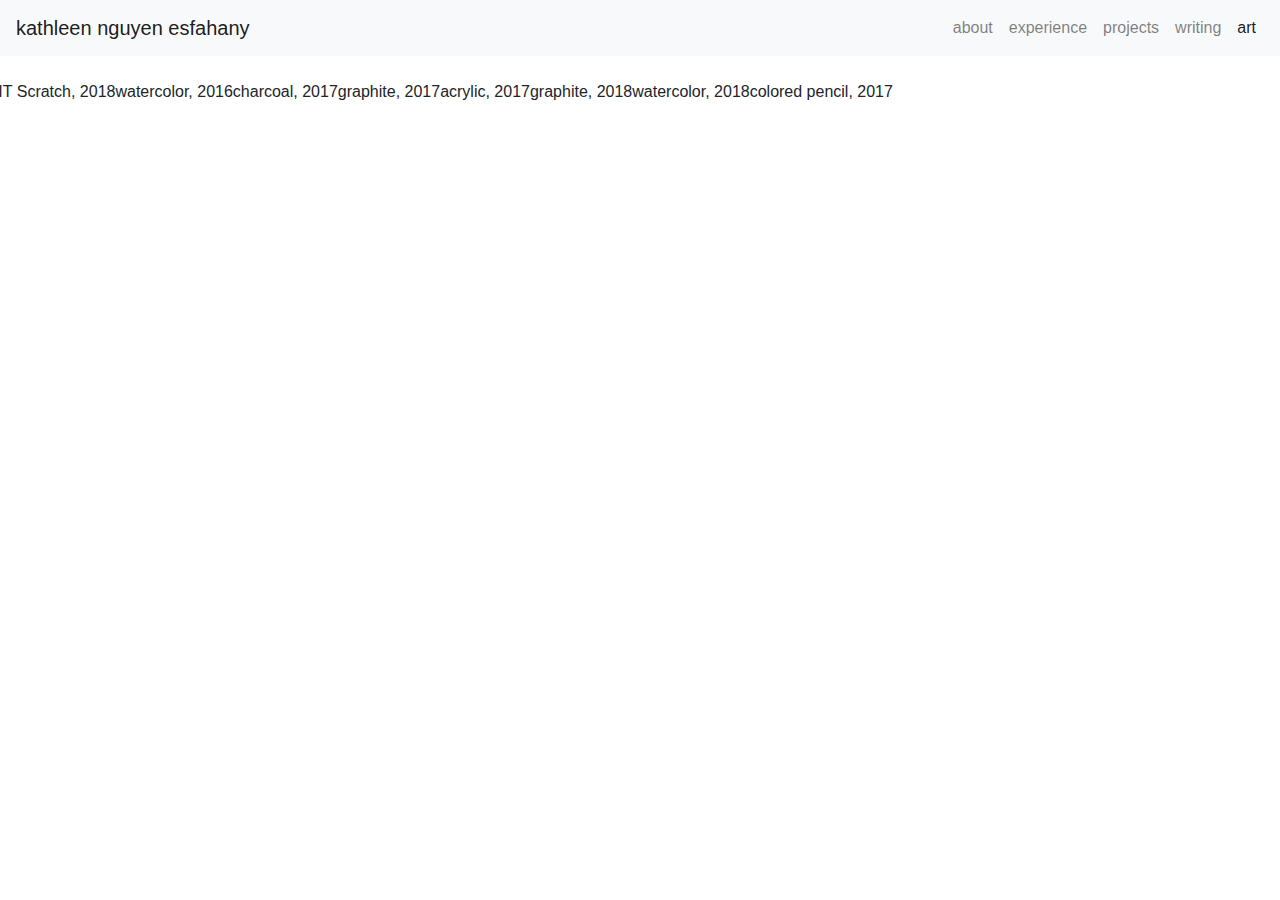
==== art.html @ bc3543c2 "html pages" ====
<!doctype html>
<html lang="en">
  <head>
    <!-- Required meta tags -->
    <meta charset="utf-8">
    <meta name="viewport" content="width=device-width, initial-scale=1, shrink-to-fit=no">

    <!-- FontAwesome -->
    <link
      rel="stylesheet"
      href="https://cdnjs.cloudflare.com/ajax/libs/font-awesome/5.14.0/css/all.min.css"
      integrity="sha512-1PKOgIY59xJ8Co8+NE6FZ+LOAZKjy+KY8iq0G4B3CyeY6wYHN3yt9PW0XpSriVlkMXe40PTKnXrLnZ9+fkDaog=="
      crossorigin="anonymous"
    />
    
    <!-- Signika font import -->
    <link href="https://fonts.googleapis.com/css2?family=Signika:wght@300;400;500;600;700&display=swap" rel="stylesheet">

    <!-- Bootstrap CSS -->
    <link rel="stylesheet" href="https://maxcdn.bootstrapcdn.com/bootstrap/4.0.0/css/bootstrap.min.css" integrity="sha384-Gn5384xqQ1aoWXA+058RXPxPg6fy4IWvTNh0E263XmFcJlSAwiGgFAW/dAiS6JXm" crossorigin="anonymous">

    <!-- Custom CSS -->
    <link rel="stylesheet" type="text/css" href="css/art-style.css"/>

    <!-- JQuery -->
    <script src="https://ajax.googleapis.com/ajax/libs/jquery/3.5.1/jquery.min.js"></script>

    <title>Art | Kathleen N. Esfahany</title> <!-- change -->

  </head>

  <body>

    <!-- Bootstrap Nav Bar -->
    <nav class="navbar navbar-expand-md navbar-light bg-light">
      <a class="navbar-brand" href="index.html">kathleen nguyen esfahany</a>
      <button class="navbar-toggler" type="button" data-toggle="collapse" data-target="#navbarNavAltMarkup" aria-controls="navbarNavAltMarkup" aria-expanded="false" aria-label="Toggle navigation">
        <span class="navbar-toggler-icon"></span>
      </button>
      <div class="collapse navbar-collapse" id="navbarNavAltMarkup">
        <div class="navbar-nav ml-auto"> <!-- ml-auto puts items to the right -->
          <a class="nav-item nav-link" href="index.html"> about </a>
          <a class="nav-item nav-link" href="experience.html"> experience </a>
          <a class="nav-item nav-link" href="projects.html"> projects </a>
          <a class="nav-item nav-link" href="writing.html"> writing </a>
          <a class="nav-item nav-link active" href="#"> art <span class="sr-only">(current)</span></a>
        </div>
      </div>
    </nav>

    <!-- end of Bootstrap Nav Bar -->

    <!--- ART GALLERY CARDS-->
    <div class="row">
        <div class="column">
            <div class="art_card">
                <img class="art_img art_card_img" src="/art/procedural/flowers_scratch.gif" alt="">
                <div id="art_modal" class="modal">
                    <span class="close">&times;</span>
                    <img class="modal-content" id="art_img_modal">
                    <div id="caption"></div>
                </div>
                <p class="art_medium"> MIT Scratch, 2018 </p>
            </div>
        </div>

        <div class="column">
            <div class="art_card">
                <img class="art_img art_card_img" src="/art/shoes_watercolor.jpg" alt=""> <!-- alt can be caption -->
                <div id="art_modal" class="modal">
                    <span class="close">&times;</span>
                    <img class="modal-content" id="art_img_modal">
                    <div id="caption"></div>
                </div>
                <p class="art_medium"> watercolor, 2016 </p>
            </div>
        </div>

        <div class="column">
            <div class="art_card">
              <img class="art_img art_card_img" src="/art/curls_charcoal.JPG" alt=""> <!-- alt can be caption -->
              <div id="art_modal" class="modal">
                  <span class="close">&times;</span>
                  <img class="modal-content" id="art_img_modal">
                  <div id="caption"></div>
              </div>
              <p class="art_medium"> charcoal, 2017 </p>
            </div>
        </div>

        <div class="column">
            <div class="art_card">
              <img class="art_img art_card_img" src="/art/house_pencil.JPG" alt=""> 
              <div id="art_modal" class="modal">
                  <span class="close">&times;</span>
                  <img class="modal-content" id="art_img_modal">
                  <div id="caption"></div>
              </div>
              <p class="art_medium"> graphite, 2017 </p>
            </div>
        </div>

        <div class="column">
            <div class="art_card">
                <img class="art_img art_card_img" src="/art/neurons_acrylic.JPG" alt="">
                <div id="art_modal" class="modal">
                    <span class="close">&times;</span>
                    <img class="modal-content" id="art_img_modal">
                    <div id="caption"></div>
                </div>
                <p class="art_medium"> acrylic, 2017 </p>
            </div>
        </div>

        <div class="column">
            <div class="art_card">
                <img class="art_img art_card_img" src="/art/girl_pencil.JPG" alt="">
                <div id="art_modal" class="modal">
                    <span class="close">&times;</span>
                    <img class="modal-content" id="art_img_modal">
                    <div id="caption"></div>
                </div>
                <p class="art_medium"> graphite, 2018 </p>
            </div>
        </div>

        <div class="column">
            <div class="art_card">
                <img class="art_img art_card_img" src="/art/jade_watercolor.jpg" alt="">
                <div id="art_modal" class="modal">
                    <span class="close">&times;</span>
                    <img class="modal-content" id="art_img_modal">
                    <div id="caption"></div>
                </div>
                <p class="art_medium"> watercolor, 2018 </p>
            </div>
        </div>

        <div class="column">
            <div class="art_card">
                <img class="art_img art_card_img" src="/art/maxim_coloredpencil.JPG" alt="">
                <div id="art_modal" class="modal">
                    <span class="close">&times;</span>
                    <img class="modal-content" id="art_img_modal">
                    <div id="caption"></div>
                </div>
                <p class="art_medium"> colored pencil, 2017 </p>
            </div>
        </div>

        
    </div>
    <script src="/js/art-script.js"></script> <!-- must go after HTML elements so that JS can select existing objects -->
    <!-- Optional JavaScript from Bootstrap Template -->
    <!-- jQuery first, then Popper.js, then Bootstrap JS -->
    <script src="https://code.jquery.com/jquery-3.2.1.slim.min.js" integrity="sha384-KJ3o2DKtIkvYIK3UENzmM7KCkRr/rE9/Qpg6aAZGJwFDMVNA/GpGFF93hXpG5KkN" crossorigin="anonymous"></script>
    <script src="https://cdnjs.cloudflare.com/ajax/libs/popper.js/1.12.9/umd/popper.min.js" integrity="sha384-ApNbgh9B+Y1QKtv3Rn7W3mgPxhU9K/ScQsAP7hUibX39j7fakFPskvXusvfa0b4Q" crossorigin="anonymous"></script>
    <script src="https://maxcdn.bootstrapcdn.com/bootstrap/4.0.0/js/bootstrap.min.js" integrity="sha384-JZR6Spejh4U02d8jOt6vLEHfe/JQGiRRSQQxSfFWpi1MquVdAyjUar5+76PVCmYl" crossorigin="anonymous"></script>
  </body>
</html>
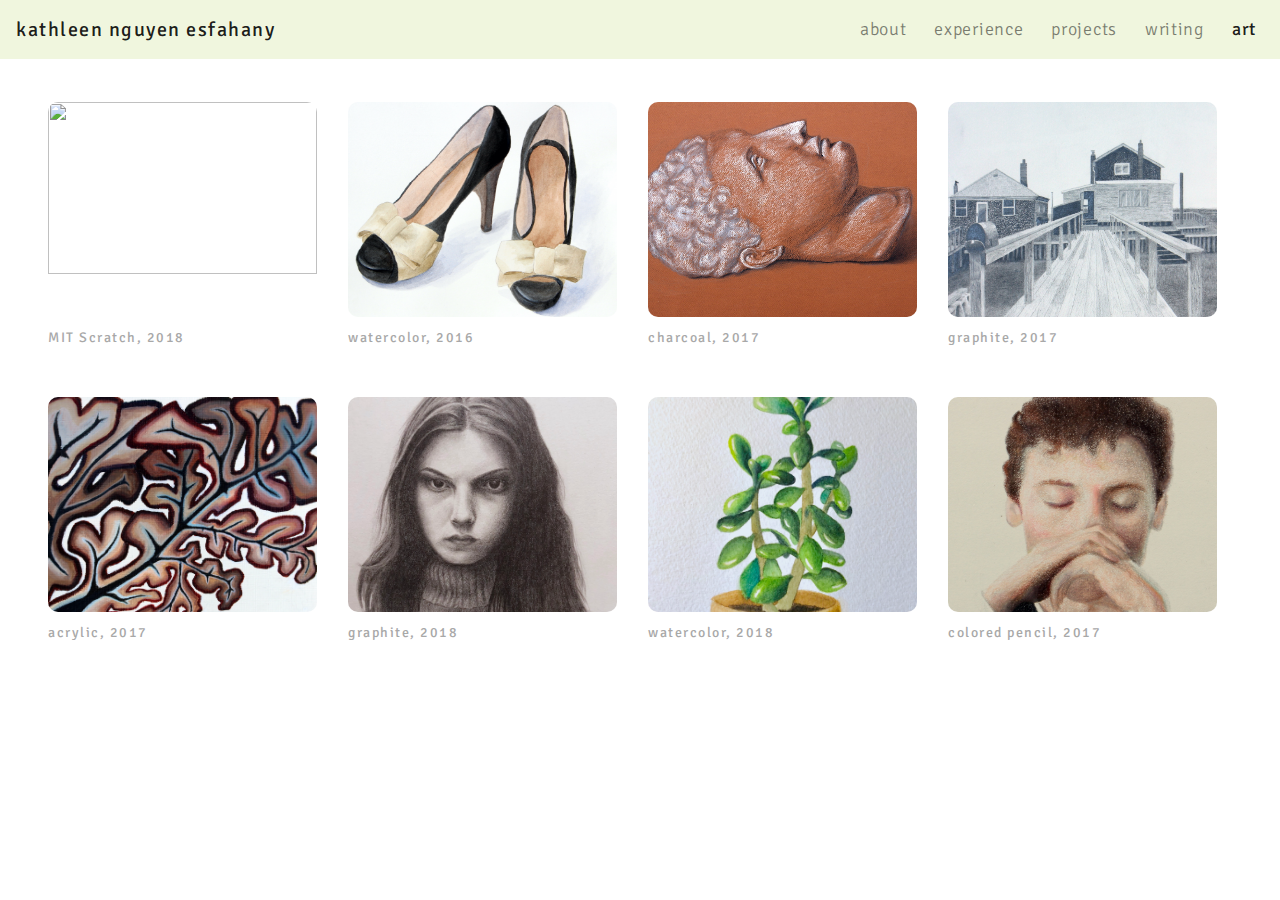
==== commit 64376b08: "updating favicon" ====
--- a/art.html
+++ b/art.html
@@ -4,6 +4,9 @@
     <!-- Required meta tags -->
     <meta charset="utf-8">
     <meta name="viewport" content="width=device-width, initial-scale=1, shrink-to-fit=no">
+
+    <!-- Favicon --> 
+    <link rel="shortcut icon" href="assets/favicon.png" type="image/x-icon" />
 
     <!-- FontAwesome -->
     <link
--- a/css/art-style.css
+++ b/css/art-style.css
@@ -0,0 +1,224 @@
+*{
+    margin: 0px;
+    padding: 0px;
+    box-sizing: border-box;
+    list-style: none;
+}
+
+body {
+    font-family: Signika, sans-serif;
+}
+
+/***** NAVBAR STYLING *****/
+
+.navbar {
+    background-color: #f0f6de !important; /* background color requires !imp tag */
+}
+
+/* "kathleen nguyen esfahany" on left corner of nav" */
+.navbar-brand {
+    letter-spacing: 1.5px;
+    font-weight: 400;
+    font-size: 20px;
+}
+
+.nav-item {
+    letter-spacing: 0.7px;
+    font-weight: 300 !important;
+    font-size: 18px;
+    padding-left: 20px !important;
+}
+
+.active {
+    font-weight: 400 !important;
+}
+
+/***** Art Page *****/
+
+.column {
+  width: 25%; /* number of columns */
+  padding-left: 5px; /* space between cards */
+  padding-right: 5px;
+  padding-bottom: 0px;
+  padding-top: 20px;
+
+}
+
+/* Remove extra left and right margins, due to padding in columns */
+.row {
+  padding-left: 40px; /* leftmost margin */
+  padding-right: 40px; /* leftmost margin */
+  padding-top: 20px;
+  position: relative;
+  /* margin: 0 -5px; */
+  max-width: 1300px;
+  margin: auto;
+}
+
+/* style the cards */
+.art_card {
+  height: 275px;
+  width: 275px;
+  border-style: solid;
+  border-color: transparent;
+  background-color: transparent;
+  border-radius: 5px;
+}
+
+.art_card_img {
+  position: relative;
+  object-fit: cover;
+  object-position: 50% 20%;
+  height: 80%;
+  width: 100%;
+  border-style: solid;
+  border-color: transparent;
+  border-radius: 10px;
+  border-width: 0px;
+}
+
+.art_card:hover .art_card_img {
+  opacity: 0.7;
+}
+
+.art_card:hover .art_card_title {
+  opacity: 1;
+}
+
+.art_medium {
+  font-family: "Signika", sans-serif;
+  color: #A8A8A8;
+  font-size: 14px;
+  letter-spacing: 1.5px;
+  padding-top: 10px;
+  text-align: left;
+}
+
+.tag_card {
+  width: fit-content;
+
+  border-style: solid;
+  border-width: 1px;
+  border-radius: 5px;
+  padding-left: 5px;
+  padding-right: 5px;
+  padding-bottom: 2px;
+
+  border-color:gray;
+  background-color: transparent;
+
+  font-family: "Signika", sans-serif;
+  font-size: 14px;
+  letter-spacing: 1.5px;
+}
+
+
+/* Responsive columns - one column layout (vertical) on small screens */
+
+@media screen and (max-width: 1200px) {
+  .column {
+    width: 33%;
+    display: block;
+    margin-bottom: 20px;
+  }
+}
+
+@media screen and (max-width: 1000px) {
+  .column {
+    width: 50%;
+    display: block;
+    margin-bottom: 20px;
+  }
+}
+
+@media screen and (max-width: 700px) {
+  .column {
+    width: 100%;
+    display: block;
+    margin-bottom: 20px;
+  }
+}
+
+/**** modal for art.html ****/
+/* style image for modal/ establish a class for js */
+.art_img {
+  cursor: pointer;
+}
+
+/* The Modal (background) */
+.modal {
+  display: none; /* Hidden by default */
+  position: fixed; /* Stay in place */
+  z-index: 1; /* Sit on top */
+  padding-top: 50px; /* Location of the box */
+  padding-bottom: 10px;
+  left: 0;
+  top: 0;
+  width: 100%; /* Full width */
+  height: 100%; /* Full height */
+  overflow: auto; /* Enable scroll if needed */
+  background-color: rgba(0,0,0,0.9); /* Black w/ opacity */
+}
+
+/* Modal Content (Image) */
+.modal-content {
+    margin: auto;
+    display: block;
+    max-width: 90%;
+    max-height: 95%;
+    width: auto;
+    height: auto;
+}
+
+/* Caption of Modal Image (Image Text) - Same Width as the Image */
+#caption {
+  margin: auto;
+  display: block;
+  width: 80%;
+  max-width: 700px;
+  text-align: center;
+  color: #ccc;
+  padding: 10px 0;
+  height: fit-content;
+}
+
+/* Add Animation - Zoom in the Modal */
+.modal-content, #caption {
+  animation-name: zoom;
+  animation-duration: 0.6s;
+}
+
+@keyframes zoom {
+  from {transform:scale(0)}
+  to {transform:scale(1)}
+}
+
+/* The Close Button */
+.close {
+  position: absolute;
+  top: 15px;
+  right: 35px;
+  color: #f1f1f1;
+  font-size: 40px;
+  font-weight: bold;
+  transition: 0.3s;
+}
+
+.close:hover,
+.close:focus {
+  color: #bbb;
+  text-decoration: none;
+  cursor: pointer;
+}
+
+/* 100% Image Width on Smaller Screens */
+@media only screen and (max-width: 700px){
+  .modal-content {
+    width: 100%;
+  }
+
+  .column {
+    justify-content: center;
+    display: flex;
+  }
+}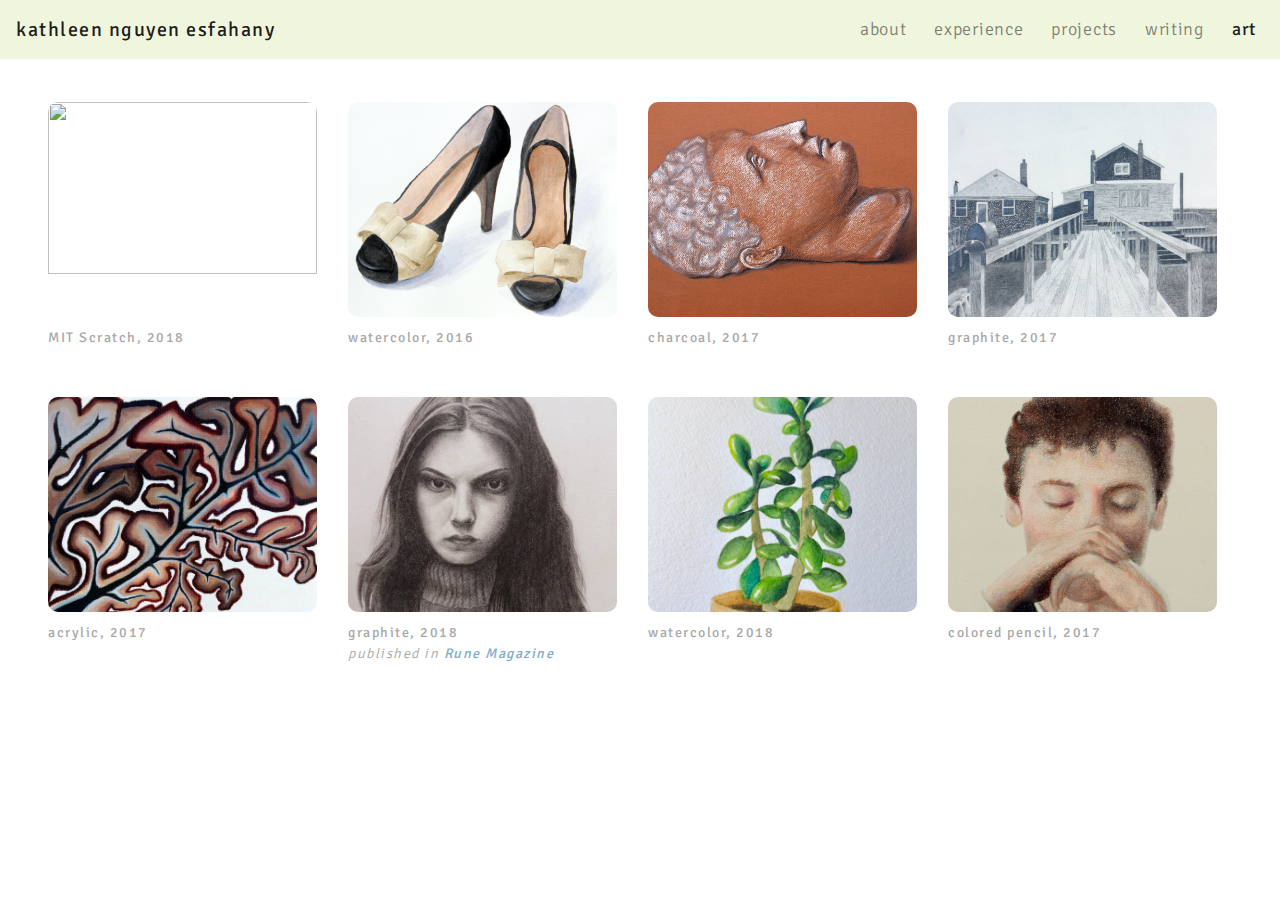
==== commit c45e3b85: "cleaning code for link details and comments" ====
--- a/art.html
+++ b/art.html
@@ -124,6 +124,7 @@
                     <div id="caption"></div>
                 </div>
                 <p class="art_medium"> graphite, 2018 </p>
+                <p class="art_note"> published in <a href="http://runemag.mit.edu/issue/40" target="_blank">Rune Magazine</a></p>
             </div>
         </div>
 
@@ -150,9 +151,12 @@
                 <p class="art_medium"> colored pencil, 2017 </p>
             </div>
         </div>
-
+    
         
     </div>
+
+    <div style="padding-top: 50px"></div>
+
     <script src="/js/art-script.js"></script> <!-- must go after HTML elements so that JS can select existing objects -->
     <!-- Optional JavaScript from Bootstrap Template -->
     <!-- jQuery first, then Popper.js, then Bootstrap JS -->
--- a/css/art-style.css
+++ b/css/art-style.css
@@ -77,21 +77,40 @@
   border-width: 0px;
 }
 
-.art_card:hover .art_card_img {
+.art_card_img:hover {
   opacity: 0.7;
 }
 
-.art_card:hover .art_card_title {
-  opacity: 1;
-}
-
 .art_medium {
+  margin: 0;
   font-family: "Signika", sans-serif;
   color: #A8A8A8;
   font-size: 14px;
   letter-spacing: 1.5px;
   padding-top: 10px;
   text-align: left;
+}
+
+.art_medium p{
+  margin: 0;
+}
+
+.art_note {
+  margin: 0;
+  font-weight: 300;
+  font-style: italic;
+  color: #A8A8A8;
+  font-size: 14px;
+  letter-spacing: 1.5px;
+}
+
+.art_note a{
+  color: #80ABC7;
+  font-weight: 400;
+}
+
+.art_note a:hover{
+  text-decoration: none;
 }
 
 .tag_card {
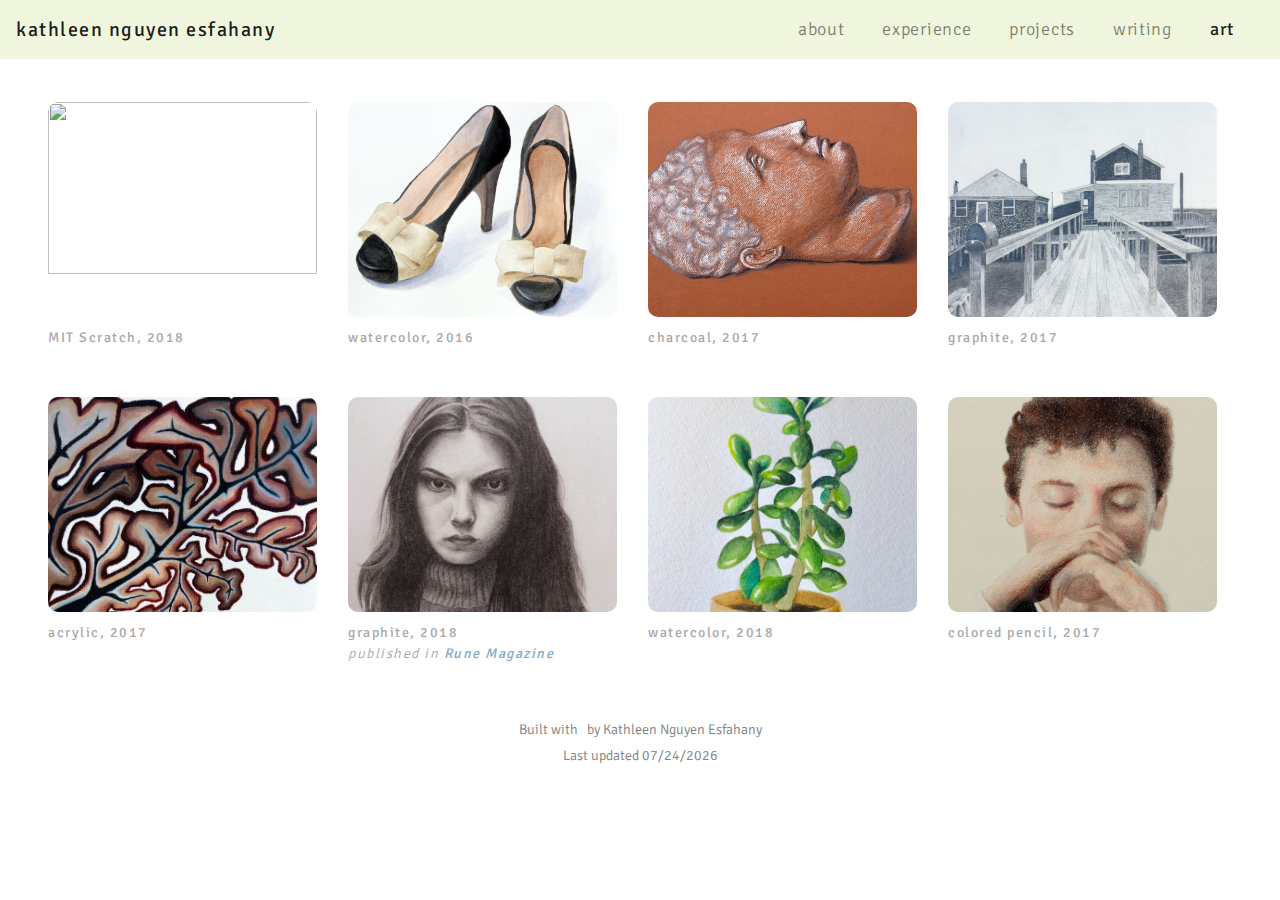
==== commit fb793ef3: "cleaning up the navbar css and adding footers to all pages" ====
--- a/art.html
+++ b/art.html
@@ -24,6 +24,7 @@
 
     <!-- Custom CSS -->
     <link rel="stylesheet" type="text/css" href="css/art-style.css"/>
+    <link rel="stylesheet" type="text/css" href="css/navbar-and-footer.css"/>
 
     <!-- JQuery -->
     <script src="https://ajax.googleapis.com/ajax/libs/jquery/3.5.1/jquery.min.js"></script>
@@ -156,6 +157,16 @@
     </div>
 
     <div style="padding-top: 50px"></div>
+    <!-- FOOTER SECTION -->
+    <div class="footer">
+        <p> Built with <i class="fas fa-heart footer-heart"></i> by Kathleen Nguyen Esfahany </p>
+        <p id="last_mod"> Last updated </p>
+    </div>
+
+    <!-- Script for last modified -->
+    <script src="/js/mod-script.js"></script> 
+
+    <!-- FOOTER ENDS -->
 
     <script src="/js/art-script.js"></script> <!-- must go after HTML elements so that JS can select existing objects -->
     <!-- Optional JavaScript from Bootstrap Template -->
--- a/css/art-style.css
+++ b/css/art-style.css
@@ -7,30 +7,6 @@
 
 body {
     font-family: Signika, sans-serif;
-}
-
-/***** NAVBAR STYLING *****/
-
-.navbar {
-    background-color: #f0f6de !important; /* background color requires !imp tag */
-}
-
-/* "kathleen nguyen esfahany" on left corner of nav" */
-.navbar-brand {
-    letter-spacing: 1.5px;
-    font-weight: 400;
-    font-size: 20px;
-}
-
-.nav-item {
-    letter-spacing: 0.7px;
-    font-weight: 300 !important;
-    font-size: 18px;
-    padding-left: 20px !important;
-}
-
-.active {
-    font-weight: 400 !important;
 }
 
 /***** Art Page *****/
--- a/css/navbar-and-footer.css
+++ b/css/navbar-and-footer.css
@@ -0,0 +1,45 @@
+/***** NAVBAR STYLING *****/
+
+.navbar {
+    background-color: #f0f6de !important; /* background color requires !imp tag */
+}
+
+/* "kathleen nguyen esfahany" on left corner of nav" */
+.navbar-brand {
+    letter-spacing: 1.5px;
+    font-weight: 400;
+    font-size: 20px;
+}
+
+.nav-item {
+    letter-spacing: 0.7px;
+    font-weight: 300 !important;
+    font-size: 18px;
+    padding-right: 30px !important;
+}
+
+.active {
+    font-weight: 400 !important;
+}
+
+/***** FOOTER STYLING *****/
+.footer {
+    width: 100%;
+    text-align: center;
+    /* margin: auto; */
+    font-weight: 300;
+    font-size: 14px;
+    color: gray;
+    padding-bottom: 20px;
+}
+
+.footer p {
+    margin: 0;
+    padding-bottom: 5px;
+}
+
+.footer-heart {
+    color: #C7CBB8;
+    padding-right: 3px;
+    padding-left: 3px;
+}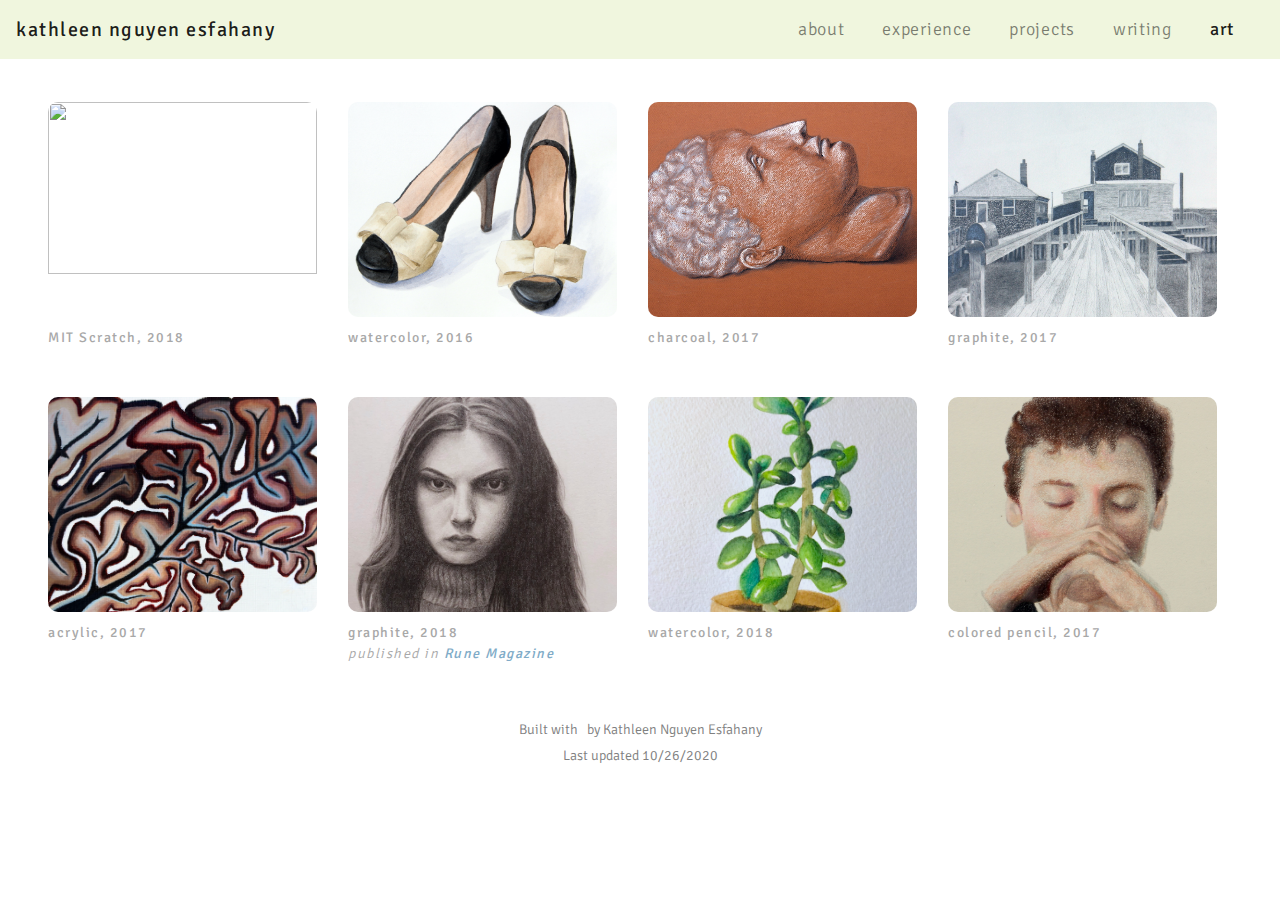
==== commit b75dbe34: "adding Google Analytics to all pages" ====
--- a/art.html
+++ b/art.html
@@ -29,7 +29,16 @@
     <!-- JQuery -->
     <script src="https://ajax.googleapis.com/ajax/libs/jquery/3.5.1/jquery.min.js"></script>
 
-    <title>Art | Kathleen N. Esfahany</title> <!-- change -->
+    <title>Art | Kathleen N. Esfahany</title>
+
+    <!-- Global site tag (gtag.js) - Google Analytics -->
+    <script async src="https://www.googletagmanager.com/gtag/js?id=G-CC9J9G1W3X"></script>
+    <script>
+        window.dataLayer = window.dataLayer || [];
+        function gtag() { dataLayer.push(arguments); }
+        gtag('js', new Date());
+        gtag('config', 'G-CC9J9G1W3X');
+    </script>
 
   </head>
 
--- a/css/navbar-and-footer.css
+++ b/css/navbar-and-footer.css
@@ -26,7 +26,6 @@
 .footer {
     width: 100%;
     text-align: center;
-    /* margin: auto; */
     font-weight: 300;
     font-size: 14px;
     color: gray;
@@ -42,4 +41,4 @@
     color: #C7CBB8;
     padding-right: 3px;
     padding-left: 3px;
-}+}
